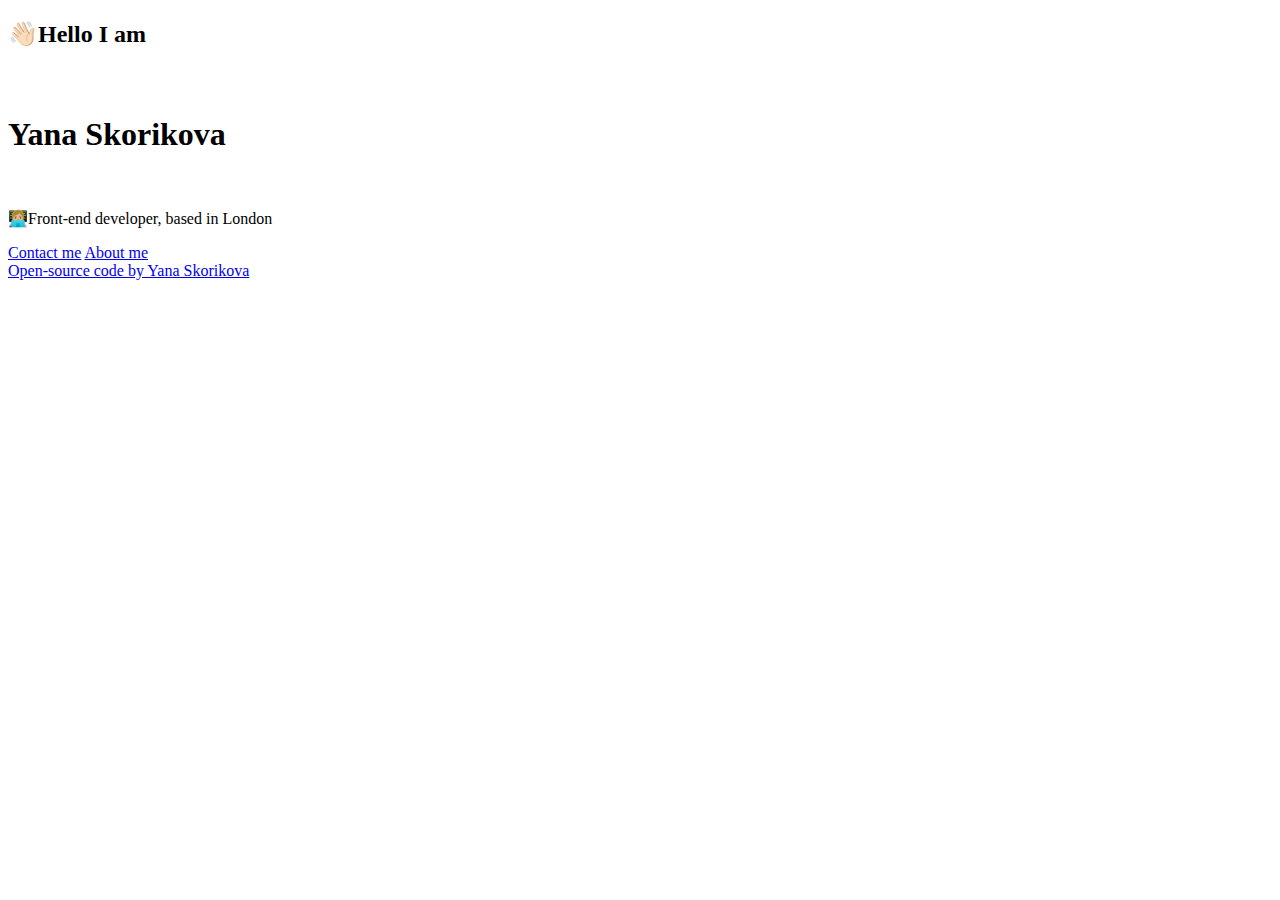
==== index.html @ 64225b4f "change places first page" ====
<!DOCTYPE html>
<html lang="en" dir="ltr">
  <head>
    <meta charset="utf-8">
    <title> Yana Skorikova</title>
    <link rel="stylesheet" href="src/styles.css">
  </head>

  <body>
<h2> 👋🏻Hello I am <h2> <br> <h1>Yana Skorikova</h1><br>
<p>
👩🏼‍💻Front-end developer, based in London
</p>
<div class="links">

   <a href="About/aboutme.html#contactme"> Contact me</a>
   <a href="About/aboutme.html"> About me</a>

</div>
<div class = "linkToGitHub">
  <a href="https://github.com/YanaSkorikova/Portfolio">Open-source code by Yana Skorikova </a>
</div>
  </body>
</html>
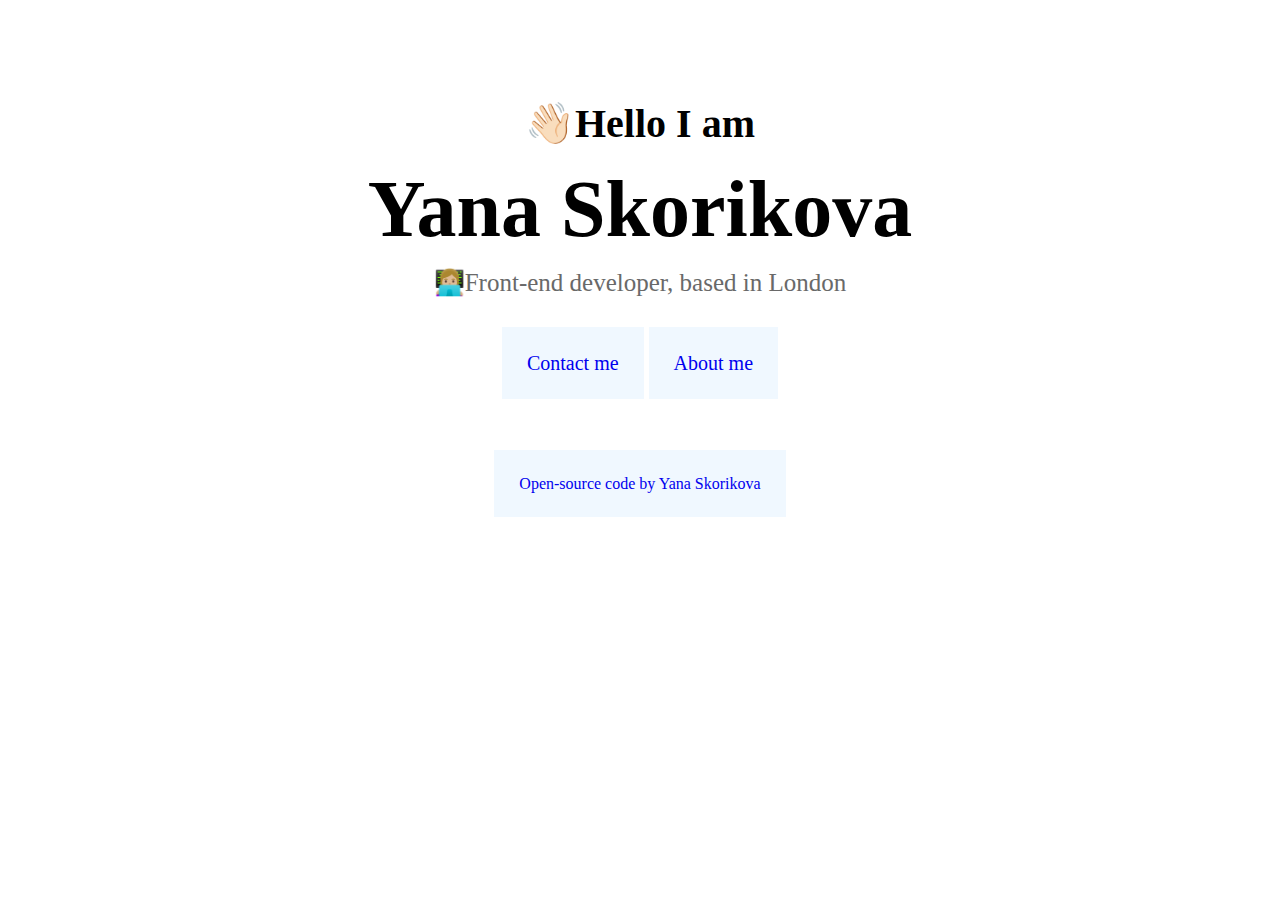
==== commit e190b627: "Add css syles" ====
--- a/index.html
+++ b/index.html
@@ -3,7 +3,7 @@
   <head>
     <meta charset="utf-8">
     <title> Yana Skorikova</title>
-    <link rel="stylesheet" href="src/styles.css">
+    <link rel="stylesheet" href="Main/src/styles.css">
   </head>
 
   <body>
--- a/Main/src/styles.css
+++ b/Main/src/styles.css
@@ -0,0 +1,41 @@
+h2, h1, p{
+  text-align: center;
+}
+
+h2 {
+  margin-top: 100px;
+  margin-bottom: 0px;
+  font-size: 40px;
+}
+
+h1 {
+  margin-top: -130px;
+  margin-bottom: -30px;
+  font-size: 80px;
+
+}
+
+p{
+  font-size: 25px;
+  color: dimgray;
+}
+
+.links {
+  color: blue;
+  text-align: center;
+  font-size: 20px;
+  display: block;
+  width: 100%;
+  padding-top: 30px;
+
+}
+a {
+  padding: 25px;
+  background-color: #F0F8FF;
+  text-decoration: none;
+}
+
+.linkToGitHub {
+  text-align: center;
+  padding-top: 100px;
+}
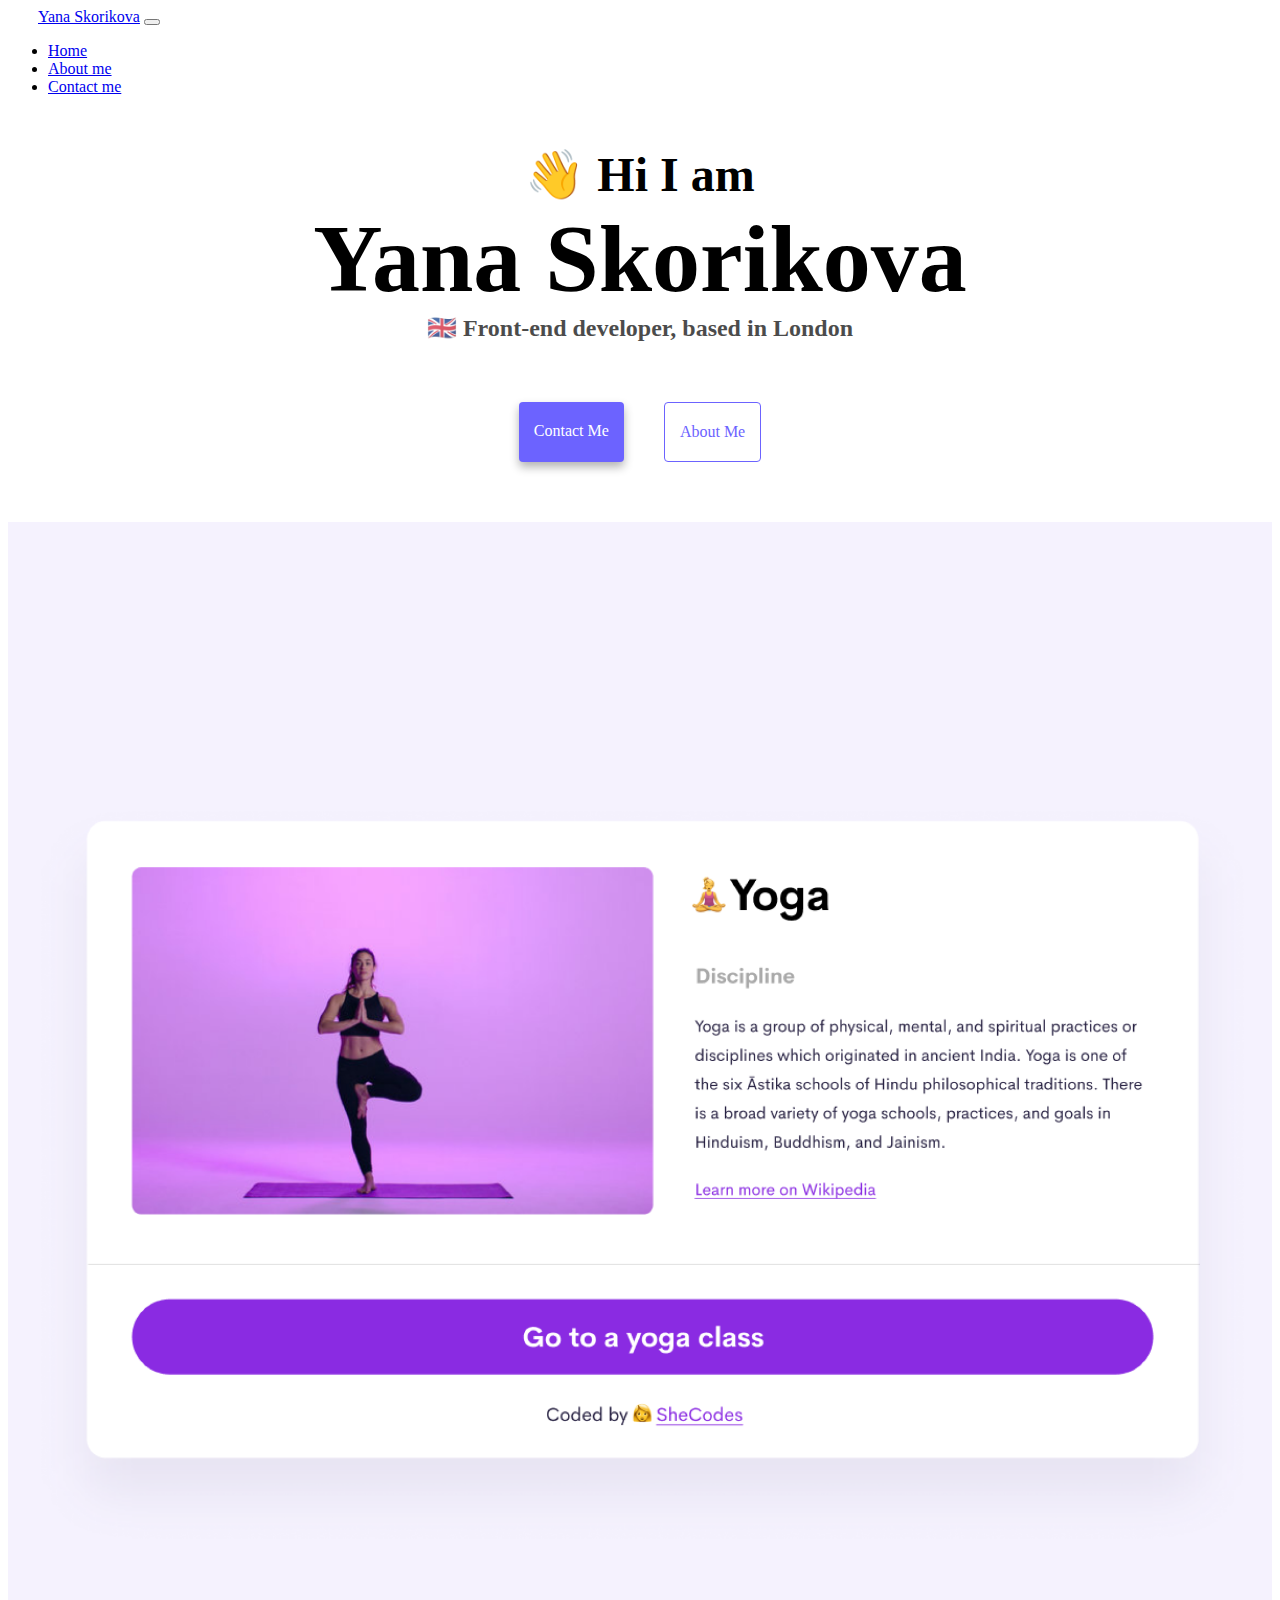
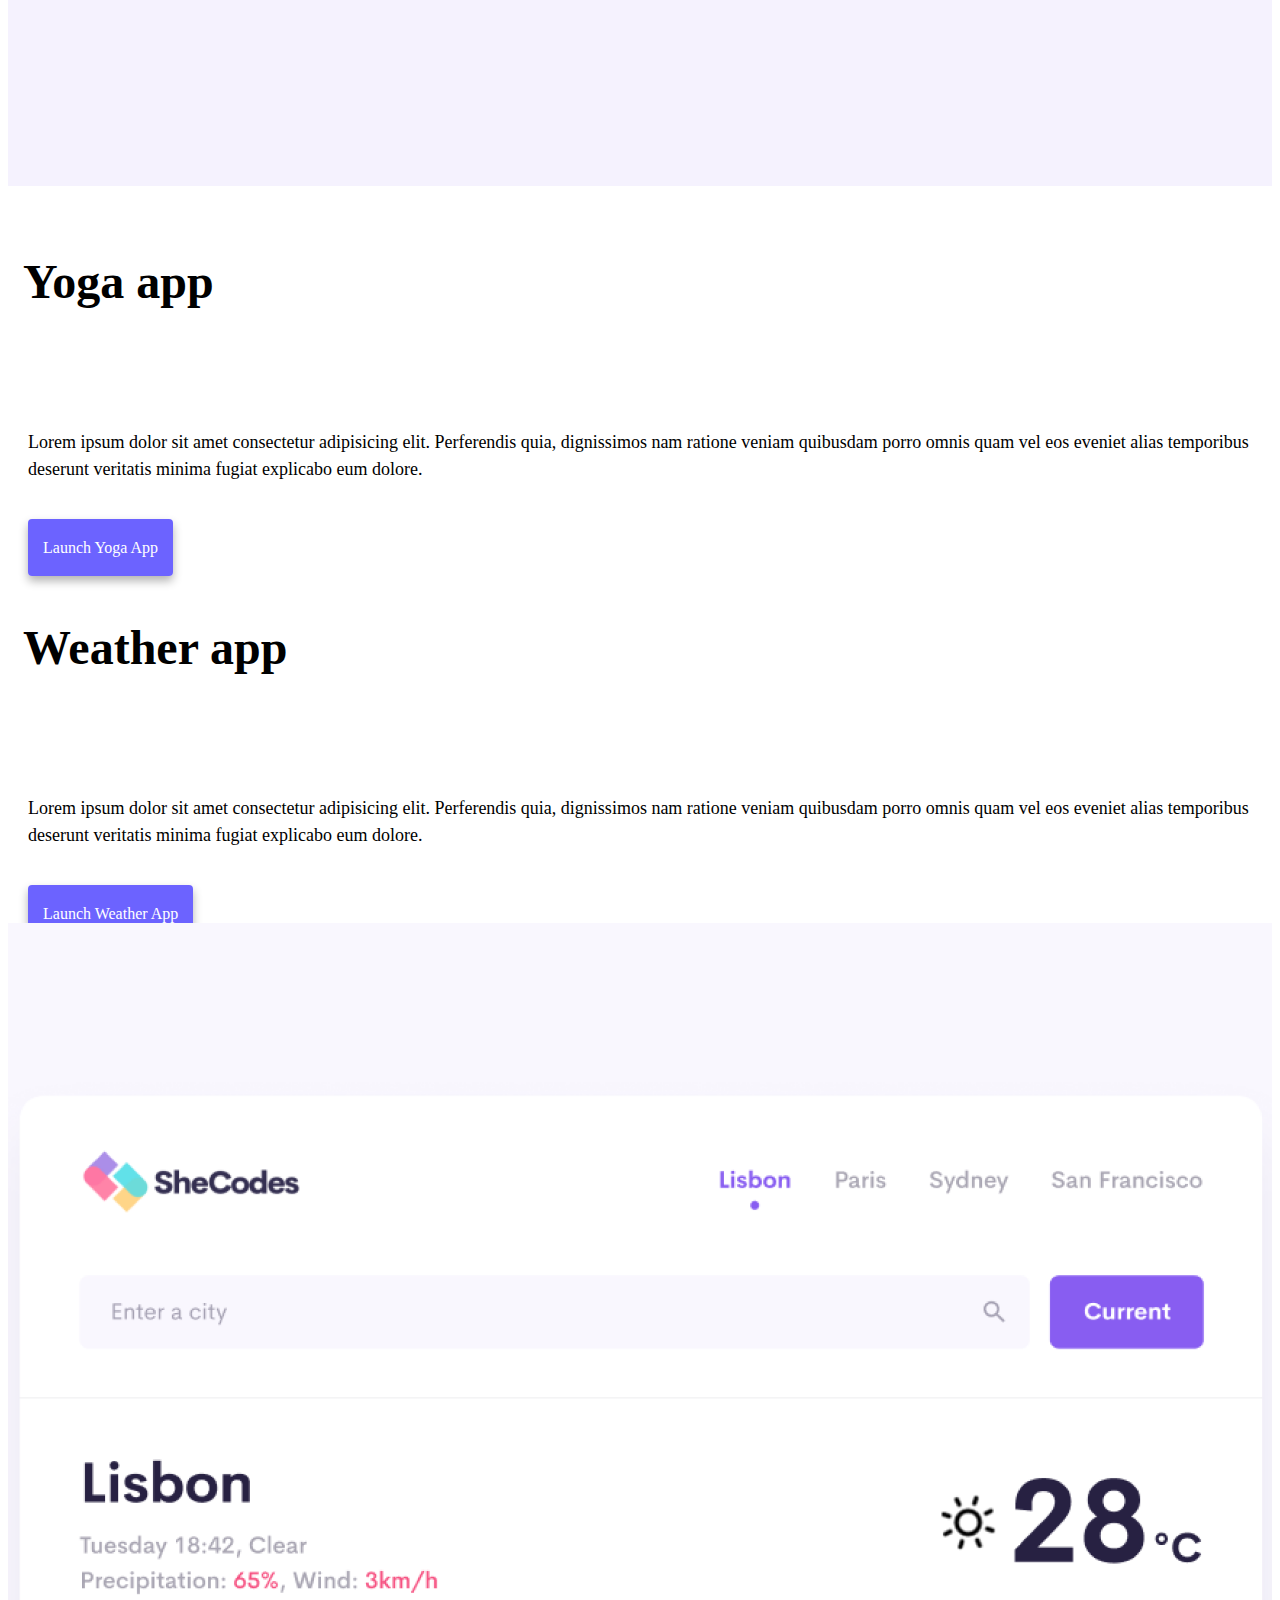
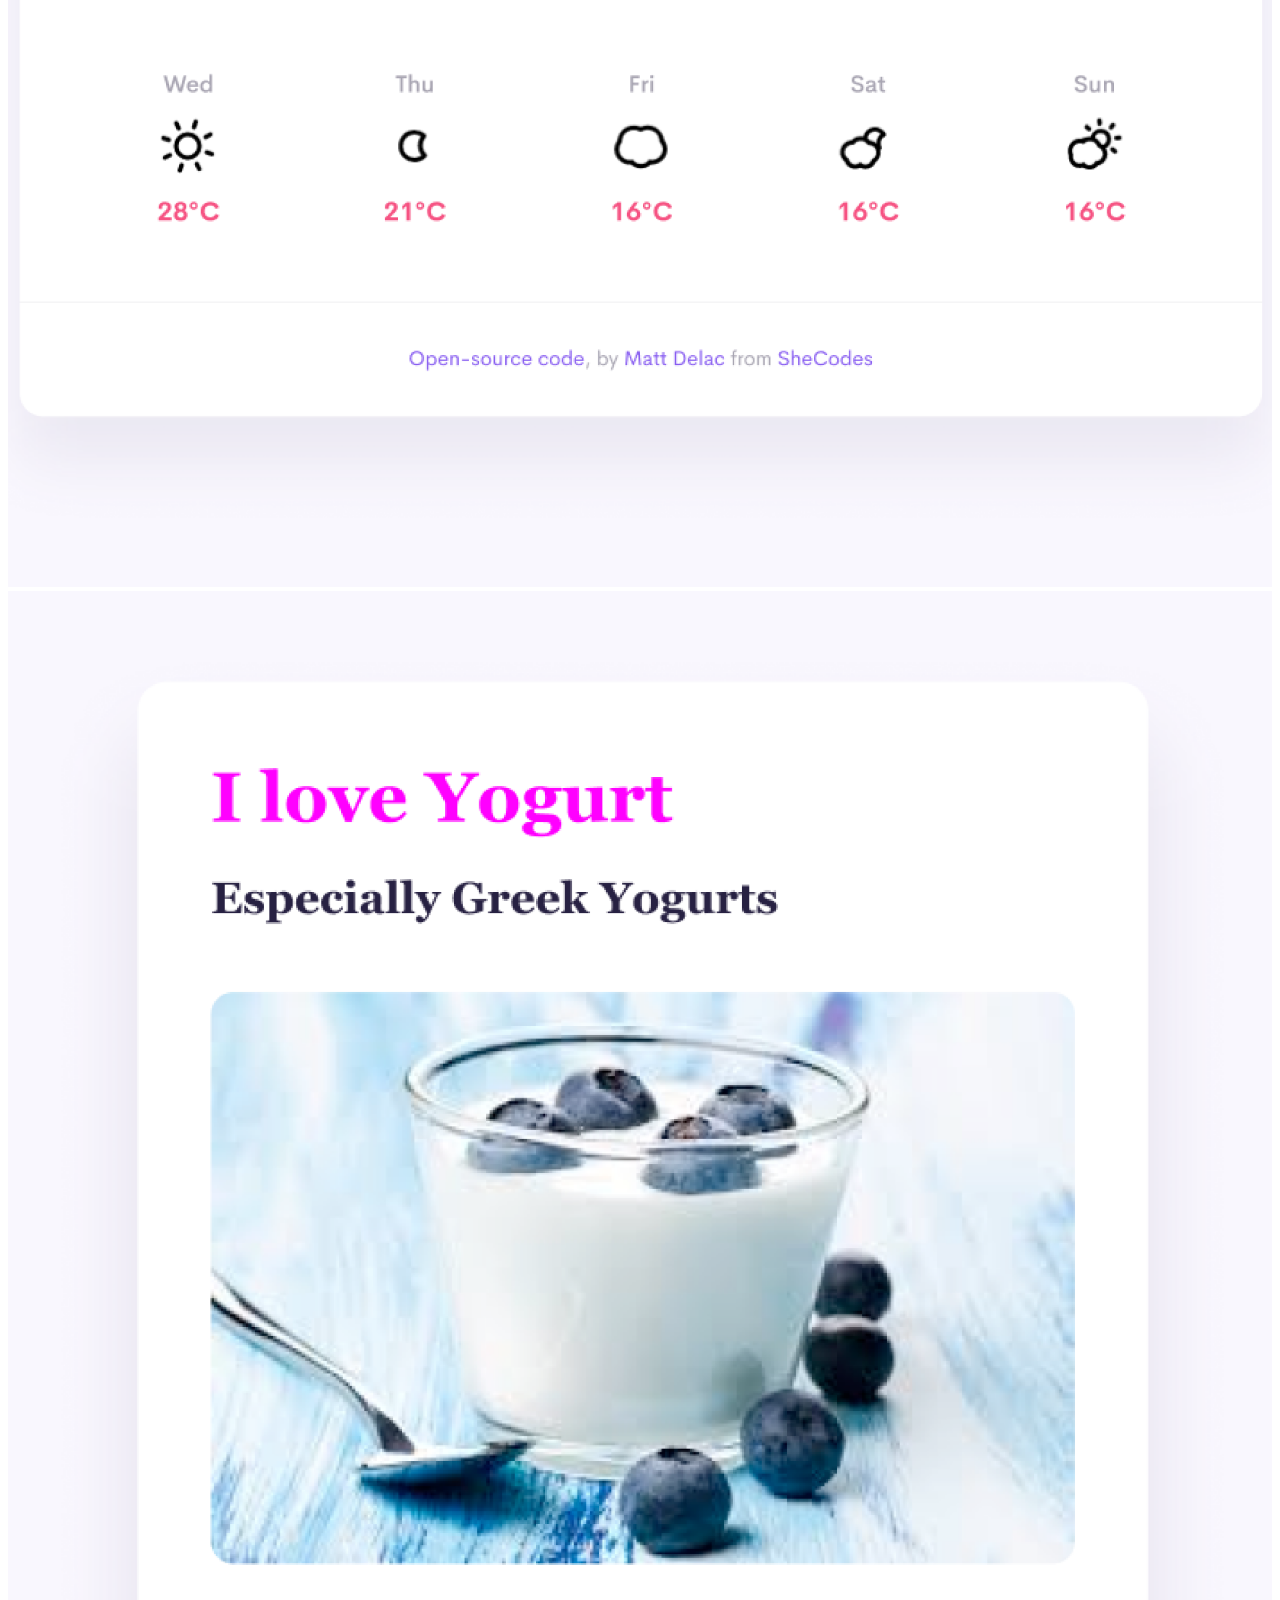
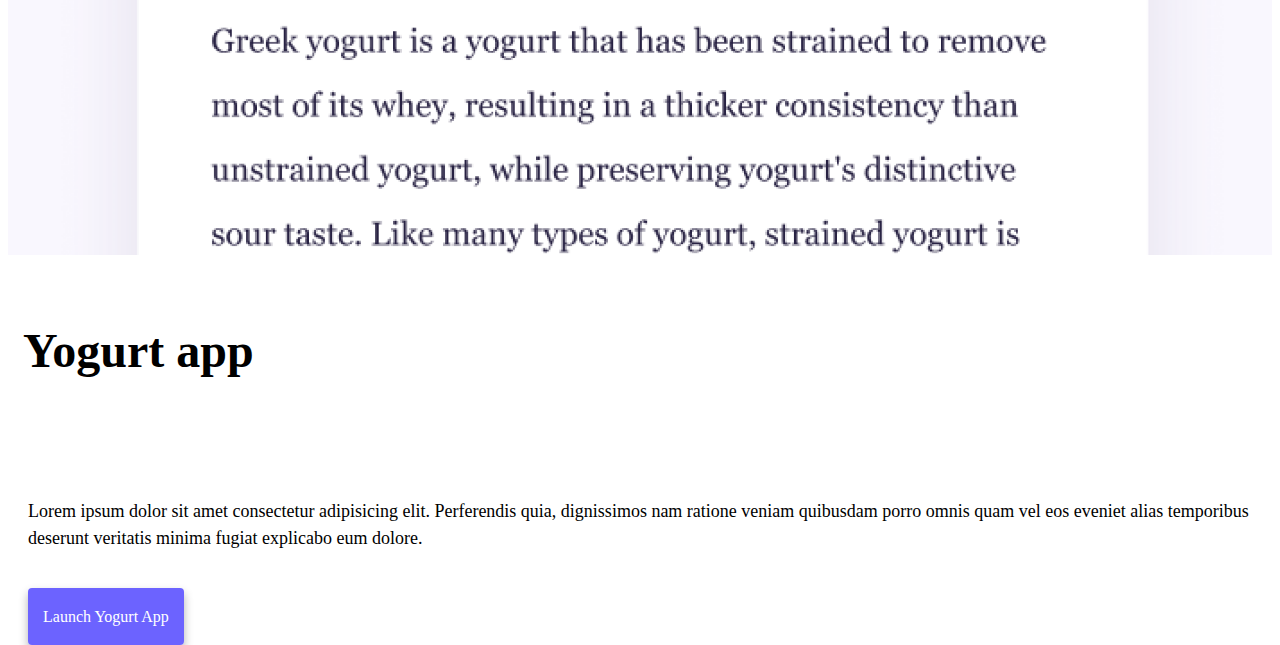
==== commit b0c92505: "Responsive site for other devices" ====
--- a/index.html
+++ b/index.html
@@ -1,24 +1,128 @@
 <!DOCTYPE html>
-<html lang="en" dir="ltr">
+<html lang="en">
   <head>
-    <meta charset="utf-8">
-    <title> Yana Skorikova</title>
-    <link rel="stylesheet" href="Main/src/styles.css">
+    <meta charset="UTF-8" />
+    <meta name="description" content="Yana Skorikova - front-end developer, based in London.">
+    <meta http-equiv="X-UA-Compatible" content="IE=edge" />
+    <meta name="viewport" content="width=device-width, initial-scale=1.0" />
+    <title>Yana Skorikova</title>
+    <link
+      href="https://cdn.jsdelivr.net/npm/bootstrap@5.2.0-beta1/dist/css/bootstrap.min.css"
+      rel="stylesheet"
+      integrity="sha384-0evHe/X+R7YkIZDRvuzKMRqM+OrBnVFBL6DOitfPri4tjfHxaWutUpFmBp4vmVor"
+      crossorigin="anonymous"
+    />
+    <link rel="stylesheet" href="styles/styles.css" />
   </head>
+  <body>
+    <nav class="navbar navbar-expand-lg navbar-light bg-light" id="navbar">
+      <div class="container-fluid">
+        <a class="navbar-brand" href="index.html"> Yana Skorikova</a>
+        <button
+          class="navbar-toggler"
+          type="button"
+          data-bs-toggle="collapse"
+          data-bs-target="#navbarNav"
+          aria-controls="navbarNav"
+          aria-expanded="false"
+          aria-label="Toggle navigation"
+        >
+          <span class="navbar-toggler-icon"></span>
+        </button>
+        <div class="collapse navbar-collapse" id="navbarNav">
+          <ul class="navbar-nav">
+            <li class="nav-item">
+              <a class="nav-link active" aria-current="page" href="index.html"
+                >Home</a
+              >
+            </li>
+            <li class="nav-item">
+              <a class="nav-link" href="about.html">About me</a>
+            </li>
+            <li class="nav-item">
+              <a class="nav-link" href="about.html#contact">Contact me</a>
+            </li>
+          </ul>
+        </div>
+      </div>
+    </nav>
+    <h2>👋 Hi I am</h2>
+    <h1>Yana Skorikova</h1>
+    <h3>🇬🇧 Front-end developer, based in London</h3>
+    <div class="navigation-links">
+      <a href="about.html#contact" title="Contact me" class="contact-link">Contact me</a>
+      <a href="about.html" title="About me" class="about-link">About me</a>
+    </div>
 
-  <body>
-<h2> 👋🏻Hello I am <h2> <br> <h1>Yana Skorikova</h1><br>
-<p>
-👩🏼‍💻Front-end developer, based in London
-</p>
-<div class="links">
+    <div class="container text-center">
+      <div class="row">
+        <div class="co-12 col-sm-6">
+          <img src="images/yoga.png" alt="Yoga site" class="d-none d-sm-block" class="img-fluid rounded" />
+        </div>
+        <div class="col-12 col-sm-6">
+          <span class="text-Describe-apps">
+            <h4>
+               Yoga app </h4></br>
+              <p>
+              Lorem ipsum dolor sit amet consectetur adipisicing elit.
+              Perferendis quia, dignissimos nam ratione veniam quibusdam porro
+              omnis quam vel eos eveniet alias temporibus deserunt veritatis
+              minima fugiat explicabo eum dolore.
+            </p>
+          </br>
+          <div class="app-links">
+          <a href="index.html" title="Yoga site" class="yoga-link">Launch Yoga App</a>
+          </span
+          >
+        </div>
+        </div>
 
-   <a href="About/aboutme.html#contactme"> Contact me</a>
-   <a href="About/aboutme.html"> About me</a>
+        <div class="w-100"></div>
 
-</div>
-<div class = "linkToGitHub">
-  <a href="https://github.com/YanaSkorikova/Portfolio">Open-source code by Yana Skorikova </a>
-</div>
+        <div class="col-12 col-sm-6"><span class="text-Describe-apps">
+            <h4>
+               Weather app </h4></br>
+              <p>
+              Lorem ipsum dolor sit amet consectetur adipisicing elit.
+              Perferendis quia, dignissimos nam ratione veniam quibusdam porro
+              omnis quam vel eos eveniet alias temporibus deserunt veritatis
+              minima fugiat explicabo eum dolore.
+              </p>
+
+          </br>
+          <div class="app-links">
+          <a href="index.html" title="Weather site" class="weather-link">Launch Weather App</a>
+
+          </span
+          >
+        </div>
+        </div>
+
+        <div class="col-12 col-sm-6"><img src="images/weather.png" alt="Weather site" class="d-none d-sm-block" class="img-fluid rounded" /></div>
+
+        <div class="w-100"></div>
+
+        <div class="col-12 col-sm-6"><img src="images/yogurt.png" alt="Yogurt site" class="d-none d-sm-block" class="img-fluid rounded" /></div>
+        <div class="col-12 col-sm-6"><span class="text-Describe-apps">
+            <h4>
+              Yogurt app </h4></br>
+            <p>
+              Lorem ipsum dolor sit amet consectetur adipisicing elit.
+              Perferendis quia, dignissimos nam ratione veniam quibusdam porro
+              omnis quam vel eos eveniet alias temporibus deserunt veritatis
+              minima fugiat explicabo eum dolore.
+            </p>
+
+          </br>
+          <div class="app-links">
+          <a href="index.html" title="Yogurt site" class="yogurt-link">Launch Yogurt App</a>
+          </span
+          >
+        </div>
+        </div>
+
+    </div>
+
+    <script src="https://cdn.jsdelivr.net/npm/bootstrap@5.2.1/dist/js/bootstrap.bundle.min.js"></script>
   </body>
 </html>
--- a/styles/styles.css
+++ b/styles/styles.css
@@ -0,0 +1,158 @@
+:root {
+  --primary-color: #6c63ff;
+  --secondary-color: #f5f2fe;
+  --box-shadow: 0 5px 10px rgba(0, 0, 0, 0.3);
+}
+
+#navbar {
+  margin: auto;
+  margin-bottom: 50px;
+}
+.navbar-brand {
+  margin-left: 30px;
+}
+h1,
+h2,
+h3 {
+  text-align: center;
+  margin: 0;
+}
+
+h1 {
+  font-size: 96px;
+}
+
+h2 {
+  font-size: 48px;
+}
+
+h3 {
+  font-size: 24px;
+  opacity: 0.7;
+}
+h4 {
+  padding-left: 15px;
+  font-size: 48px;
+}
+p {
+  padding: 20px;
+  border-radius: 4px;
+  font-size: 18px;
+  line-height: 1.5;
+  text-align: center;
+}
+
+.navigation-links {
+  display: flex;
+  margin-top: 40px;
+  justify-content: center;
+}
+
+.navigation-links a,
+.app-links a {
+  margin: 20px;
+  border-radius: 4px;
+  padding: 20px 15px;
+  text-decoration: none;
+  text-transform: capitalize;
+}
+
+.contact-link,
+.yoga-link,
+.weather-link,
+.yogurt-link {
+  background: var(--primary-color);
+  box-shadow: var(--box-shadow);
+  color: white;
+}
+
+.about-link {
+  color: var(--primary-color);
+  border: 1px solid var(--primary-color);
+}
+
+.homepage-link {
+  color: var(--primary-color);
+  text-align: center;
+  display: block;
+}
+
+.about-paragraphs {
+  margin: 30px 0;
+}
+
+.about-paragraphs p {
+  margin: 10px;
+}
+
+.email-link {
+  display: flex;
+  justify-content: center;
+  color: var(--primary-color);
+  font-size: 28px;
+  text-decoration: none;
+}
+
+.email-link:hover {
+  text-decoration: underline;
+}
+.row {
+  margin: auto;
+  width: 100%;
+}
+img {
+  max-width: 100%;
+  height: auto;
+}
+.text-Describe-apps,
+.text-Describe-apps p {
+  text-align: left;
+}
+.container {
+  margin-top: 40px;
+}
+.about-line h1 {
+  margin-top: 50px;
+  font-size: 96px;
+}
+@media (max-width: 800px) {
+  h1 {
+    font-size: 46px;
+  }
+  h2{
+    font-size: 36px;
+  }
+  h3 {
+    margin: auto;
+  }
+  h4{
+    font-size: 36px;
+    text-align: center;
+    margin-top: 80px;
+  }
+  .navbar-brand {
+    margin-left: 0px;
+  }
+  .text-Describe-apps p {
+    text-align: center;
+
+  }
+  .navigation-links{
+    margin-bottom: -80px;
+  }
+  .app-links {
+    text-align: center;
+  }
+  .about-line h1 {
+    font-size: 46px;
+  }
+  .row {
+    display: block;
+    flex-direction: column;
+    margin: auto;
+  }
+  .row img {
+    max-width: 470px;
+  }
+
+}
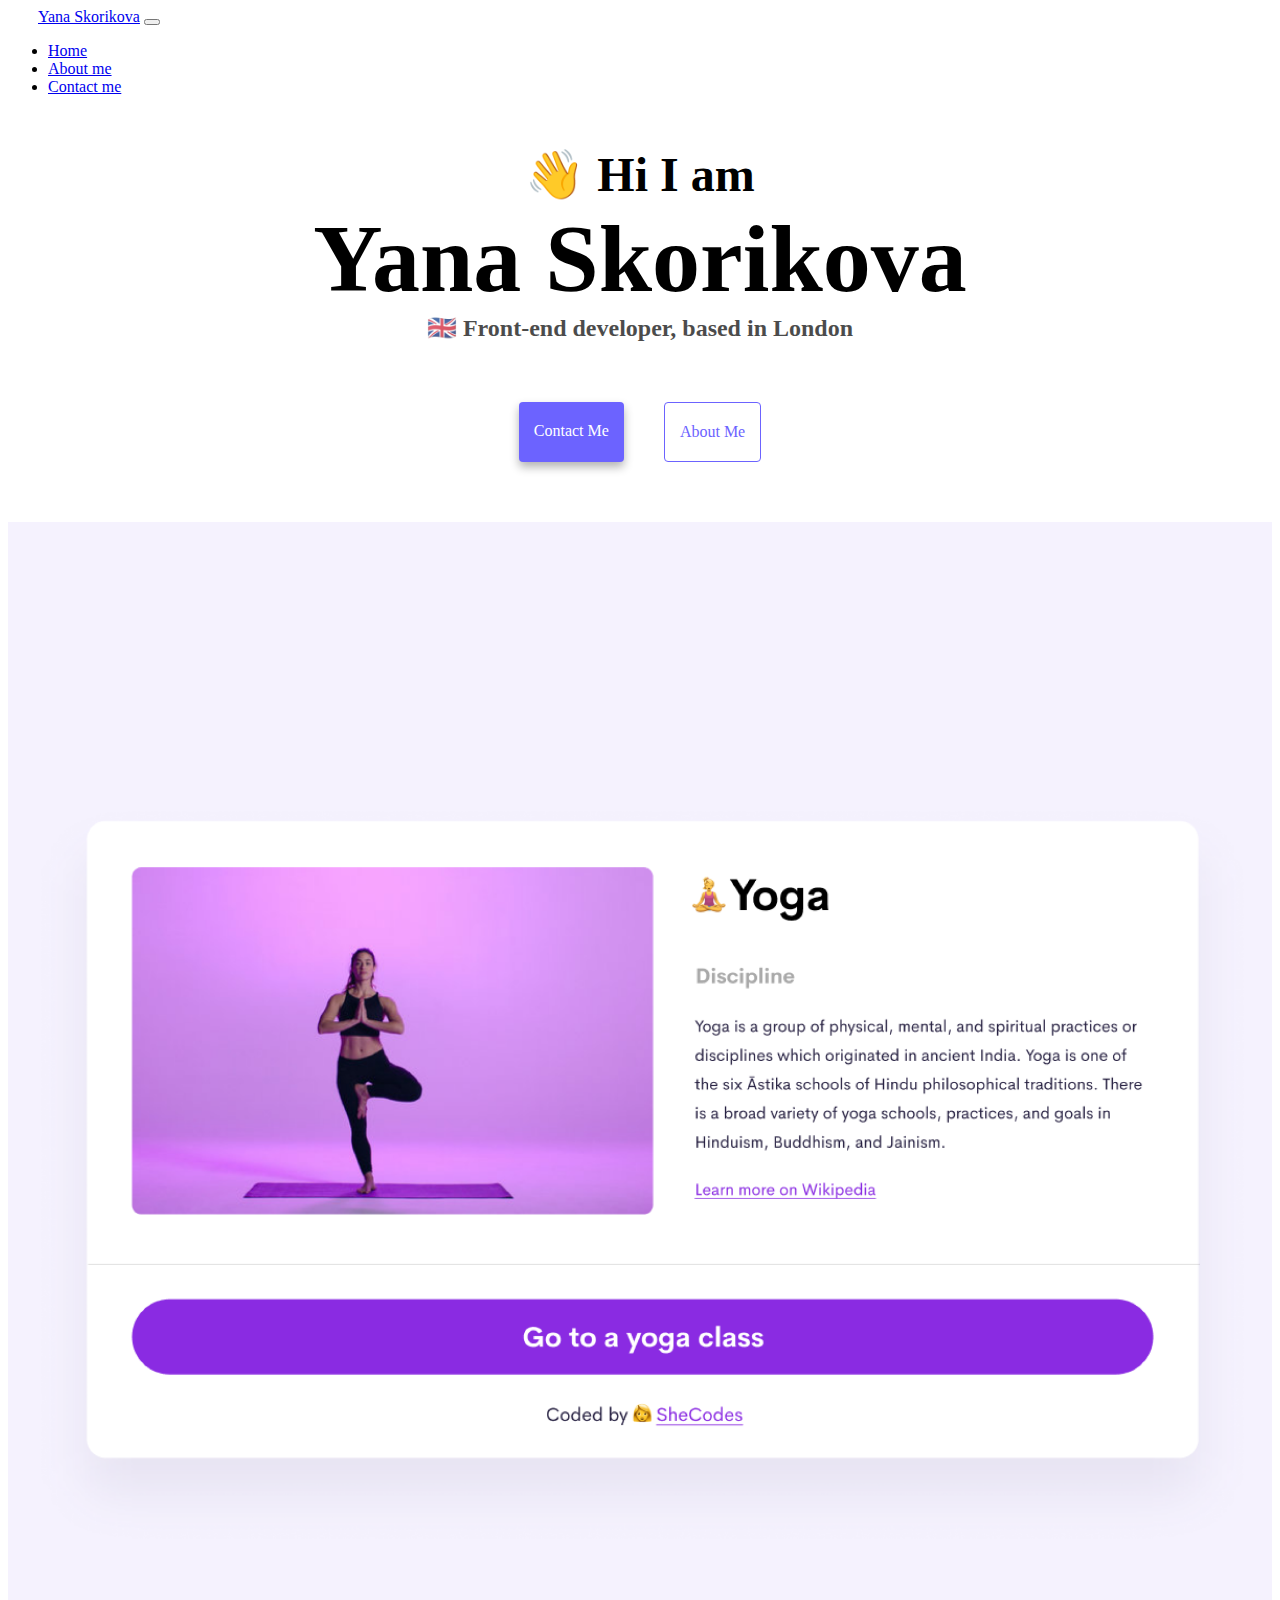
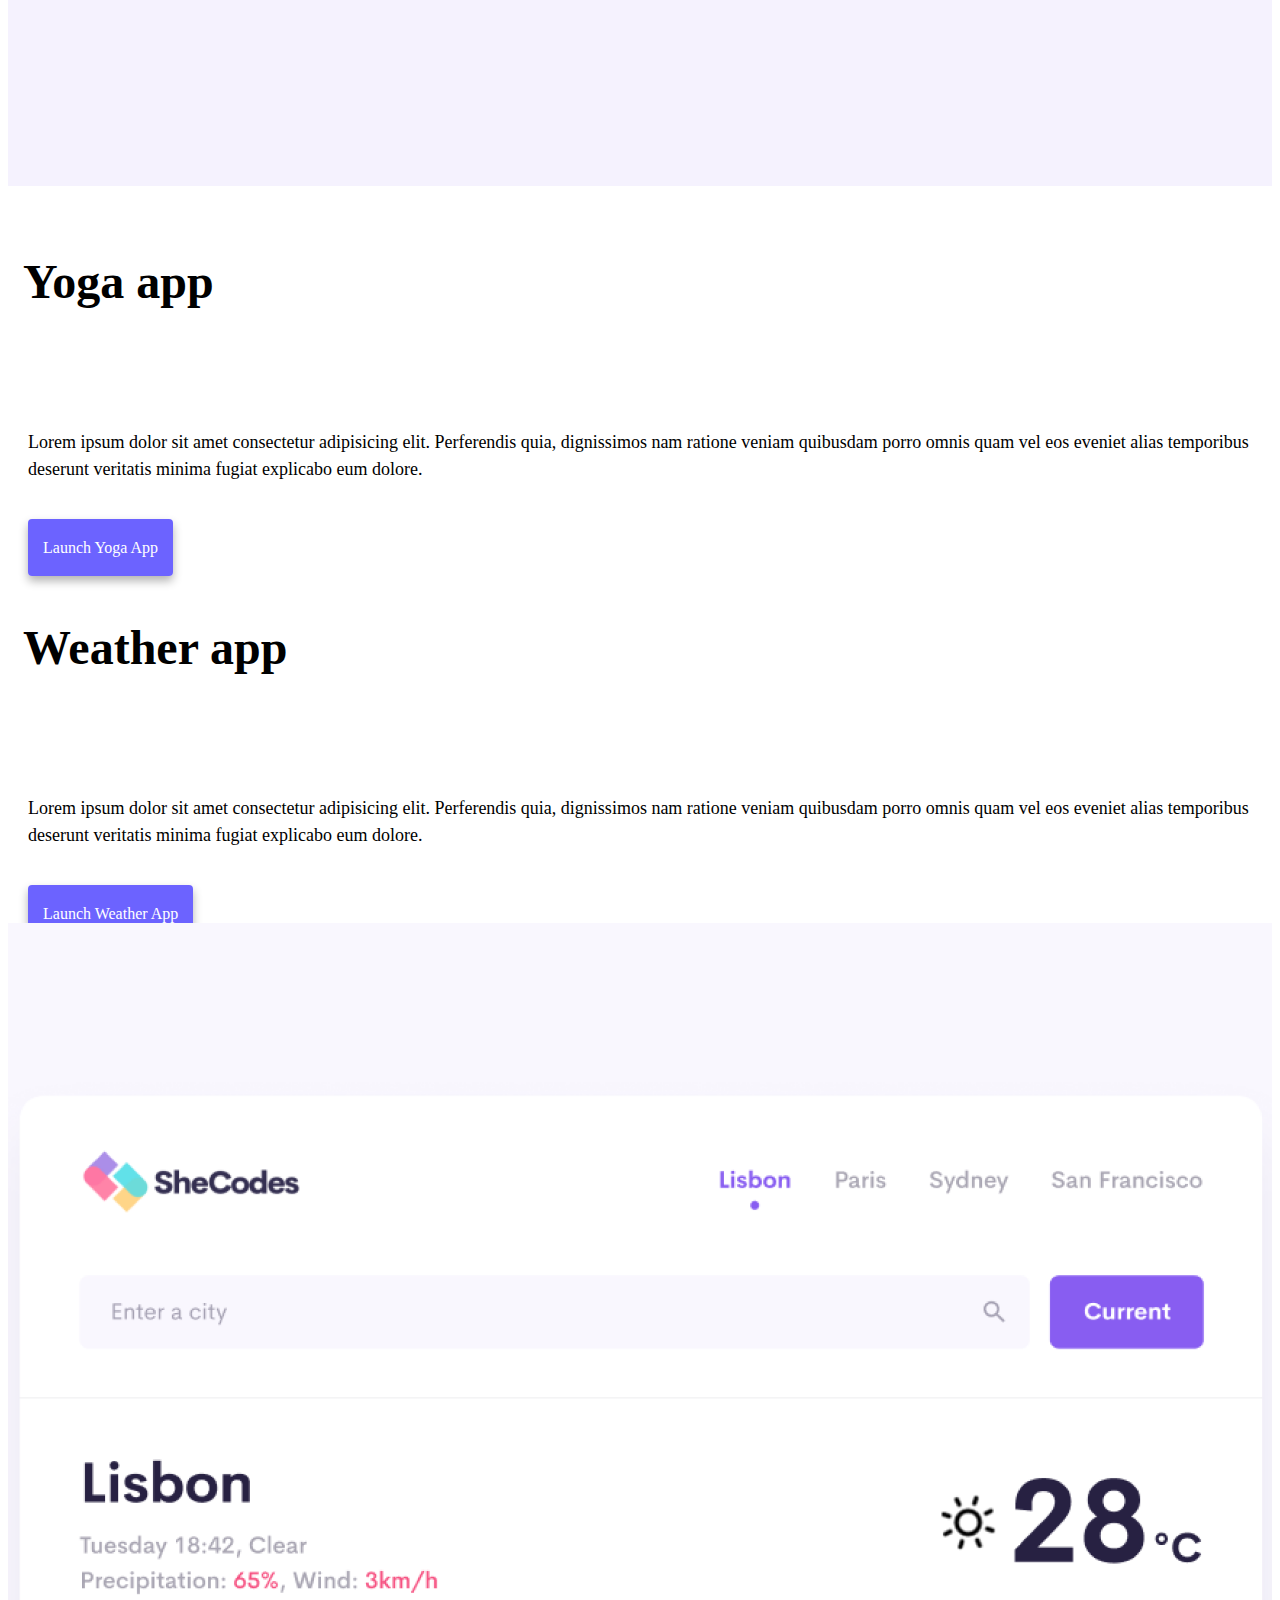
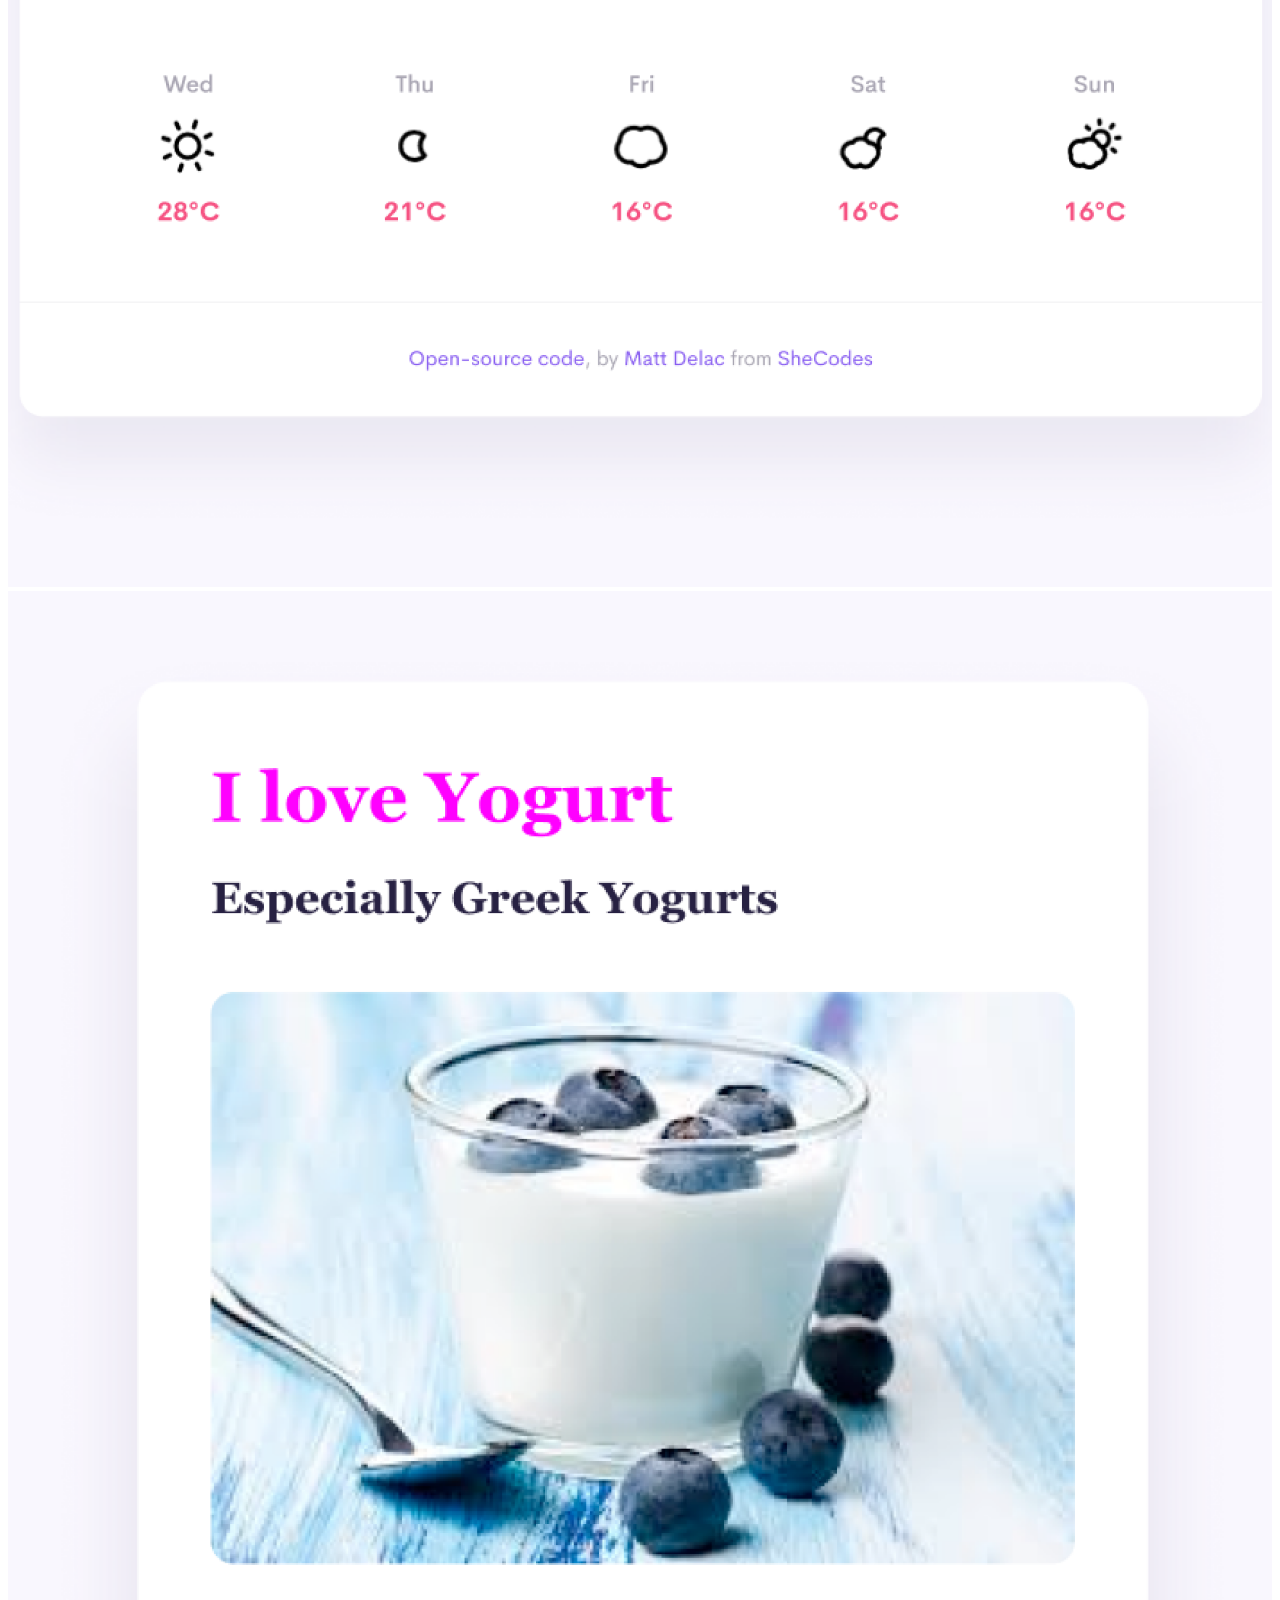
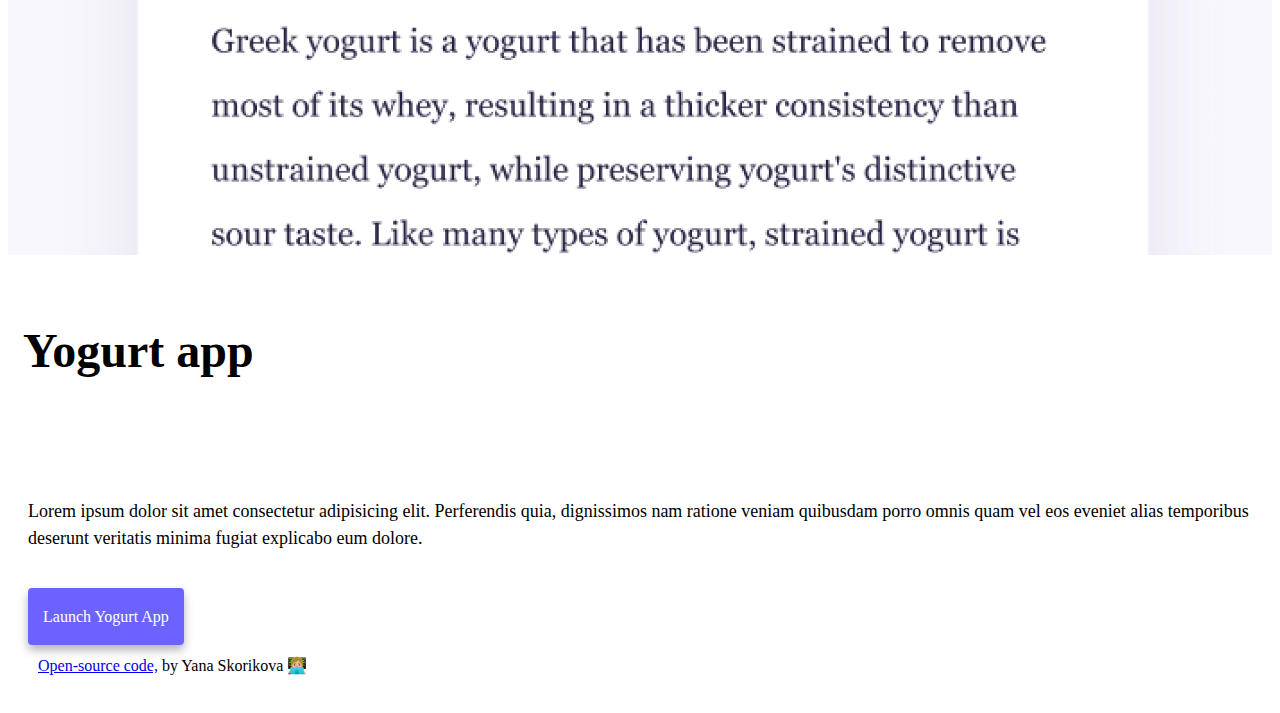
==== commit 0aaedbbd: "Add link to GitHub" ====
--- a/index.html
+++ b/index.html
@@ -120,6 +120,12 @@
           >
         </div>
         </div>
+        <div class="me">
+      <a href="https://github.com/YanaSkorikova/Portfolio"> Open-source code,</a>
+
+                 by Yana Skorikova 👩🏼‍💻
+
+              </div>
 
     </div>
 
--- a/styles/styles.css
+++ b/styles/styles.css
@@ -115,6 +115,9 @@
   margin-top: 50px;
   font-size: 96px;
 }
+.me {
+  padding: 30px;
+}
 @media (max-width: 800px) {
   h1 {
     font-size: 46px;
